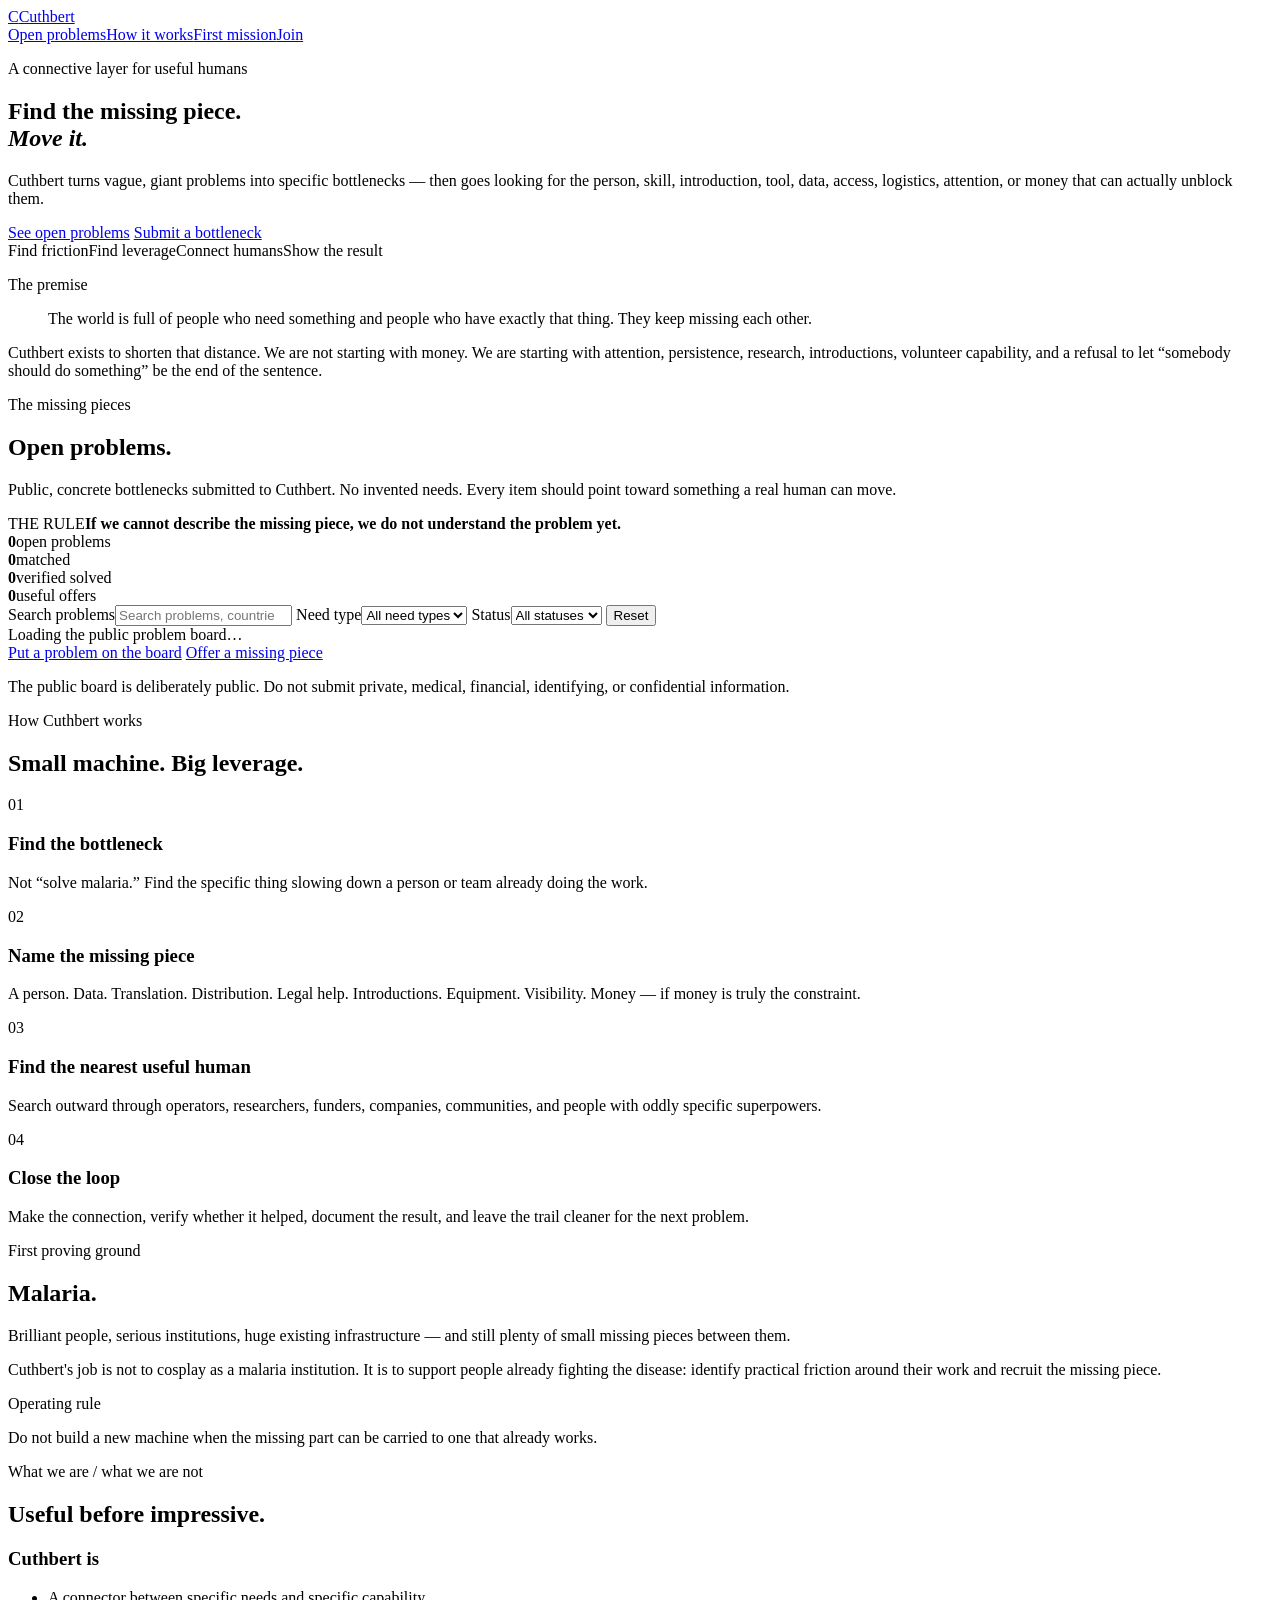
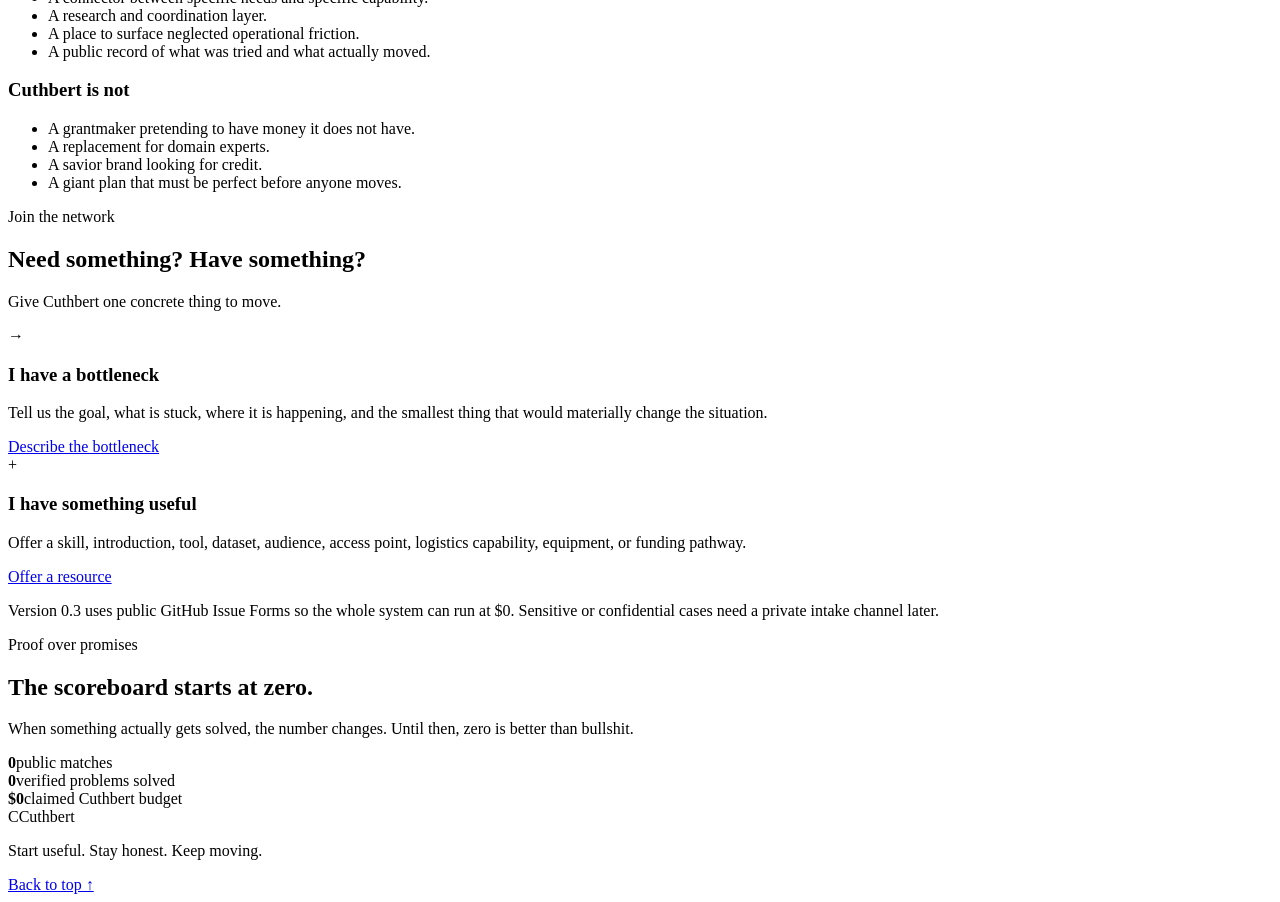
==== index.html @ 3318f3c8 "Build Cuthbert public site" ====
<!doctype html>
<html lang="en">
<head>
  <meta charset="utf-8" />
  <meta name="viewport" content="width=device-width, initial-scale=1" />
  <meta name="description" content="Cuthbert finds concrete bottlenecks and connects them with people, skills, access, and resources that can unblock them. Malaria is the first proving ground." />
  <meta name="theme-color" content="#f6f0e6" />
  <meta property="og:title" content="Cuthbert — Move what matters" />
  <meta property="og:description" content="Open problems. Useful humans. Specific connections. Zero bullshit." />
  <meta property="og:type" content="website" />
  <title>Cuthbert — Open Problems</title>
  <link rel="preconnect" href="https://fonts.googleapis.com">
  <link rel="preconnect" href="https://fonts.gstatic.com" crossorigin>
  <link href="https://fonts.googleapis.com/css2?family=DM+Sans:wght@400;500;600;700&family=Fraunces:opsz,wght@9..144,600;9..144,700&display=swap" rel="stylesheet">
  <link rel="stylesheet" href="styles.css" />
</head>
<body>
  <header class="site-header">
    <a class="brand" href="#top" aria-label="Cuthbert home"><span class="mark">C</span><span>Cuthbert</span></a>
    <nav><a href="#problems">Open problems</a><a href="#how">How it works</a><a href="#malaria">First mission</a><a href="#network">Join</a></nav>
  </header>

  <main id="top">
    <section class="hero shell">
      <p class="eyebrow">A connective layer for useful humans</p>
      <h1>Find the missing piece.<br><em>Move it.</em></h1>
      <p class="hero-copy">Cuthbert turns vague, giant problems into specific bottlenecks — then goes looking for the person, skill, introduction, tool, data, access, logistics, attention, or money that can actually unblock them.</p>
      <div class="hero-actions">
        <a class="button primary" href="#problems">See open problems</a>
        <a class="button secondary" href="https://github.com/DevinKC/devinkc.github.io/issues/new?template=bottleneck.yml" target="_blank" rel="noopener">Submit a bottleneck</a>
      </div>
      <div class="signal-row"><span>Find friction</span><span>Find leverage</span><span>Connect humans</span><span>Show the result</span></div>
    </section>

    <section class="manifesto-wrap"><div class="shell manifesto">
      <p class="kicker">The premise</p>
      <blockquote>The world is full of people who need something and people who have exactly that thing. They keep missing each other.</blockquote>
      <p>Cuthbert exists to shorten that distance. We are not starting with money. We are starting with attention, persistence, research, introductions, volunteer capability, and a refusal to let “somebody should do something” be the end of the sentence.</p>
    </div></section>

    <section id="problems" class="problems-section"><div class="shell section">
      <div class="problem-heading-grid">
        <div class="section-heading narrow"><p class="kicker">The missing pieces</p><h2>Open problems.</h2><p>Public, concrete bottlenecks submitted to Cuthbert. No invented needs. Every item should point toward something a real human can move.</p></div>
        <aside class="board-rule"><span>THE RULE</span><strong>If we cannot describe the missing piece, we do not understand the problem yet.</strong></aside>
      </div>

      <div class="board-stats">
        <div><strong id="stat-open">0</strong><span>open problems</span></div>
        <div><strong id="stat-matched">0</strong><span>matched</span></div>
        <div><strong id="stat-solved">0</strong><span>verified solved</span></div>
        <div><strong id="stat-resources">0</strong><span>useful offers</span></div>
      </div>

      <div class="board-toolbar">
        <label class="search-box"><span class="sr-only">Search problems</span><input id="problem-search" type="search" placeholder="Search problems, countries, skills…" /></label>
        <label><span class="sr-only">Need type</span><select id="type-filter"><option value="all">All need types</option></select></label>
        <label><span class="sr-only">Status</span><select id="status-filter"><option value="all">All statuses</option><option value="open">Open</option><option value="matched">Matched</option><option value="solved">Solved</option></select></label>
        <button class="button reset-button" id="reset-filters" type="button">Reset</button>
      </div>
      <div id="board-message" class="board-message" role="status">Loading the public problem board…</div>
      <div id="problem-grid" class="problem-grid"></div>
      <div class="board-actions">
        <a class="button primary" href="https://github.com/DevinKC/devinkc.github.io/issues/new?template=bottleneck.yml" target="_blank" rel="noopener">Put a problem on the board</a>
        <a class="button secondary" href="https://github.com/DevinKC/devinkc.github.io/issues/new?template=resource.yml" target="_blank" rel="noopener">Offer a missing piece</a>
      </div>
      <p class="privacy-note">The public board is deliberately public. Do not submit private, medical, financial, identifying, or confidential information.</p>
    </div></section>

    <section id="how" class="shell section">
      <div class="section-heading"><p class="kicker">How Cuthbert works</p><h2>Small machine. Big leverage.</h2></div>
      <div class="steps">
        <article><span class="number">01</span><h3>Find the bottleneck</h3><p>Not “solve malaria.” Find the specific thing slowing down a person or team already doing the work.</p></article>
        <article><span class="number">02</span><h3>Name the missing piece</h3><p>A person. Data. Translation. Distribution. Legal help. Introductions. Equipment. Visibility. Money — if money is truly the constraint.</p></article>
        <article><span class="number">03</span><h3>Find the nearest useful human</h3><p>Search outward through operators, researchers, funders, companies, communities, and people with oddly specific superpowers.</p></article>
        <article><span class="number">04</span><h3>Close the loop</h3><p>Make the connection, verify whether it helped, document the result, and leave the trail cleaner for the next problem.</p></article>
      </div>
    </section>

    <section id="malaria" class="mission-section"><div class="shell mission-grid">
      <div><p class="kicker">First proving ground</p><h2>Malaria.</h2><p class="mission-lead">Brilliant people, serious institutions, huge existing infrastructure — and still plenty of small missing pieces between them.</p><p>Cuthbert's job is not to cosplay as a malaria institution. It is to support people already fighting the disease: identify practical friction around their work and recruit the missing piece.</p></div>
      <aside class="mission-card"><p class="card-label">Operating rule</p><p class="big-quote">Do not build a new machine when the missing part can be carried to one that already works.</p></aside>
    </div></section>

    <section class="shell section">
      <div class="section-heading narrow"><p class="kicker">What we are / what we are not</p><h2>Useful before impressive.</h2></div>
      <div class="split-cards">
        <article class="yes-card"><h3>Cuthbert is</h3><ul><li>A connector between specific needs and specific capability.</li><li>A research and coordination layer.</li><li>A place to surface neglected operational friction.</li><li>A public record of what was tried and what actually moved.</li></ul></article>
        <article class="no-card"><h3>Cuthbert is not</h3><ul><li>A grantmaker pretending to have money it does not have.</li><li>A replacement for domain experts.</li><li>A savior brand looking for credit.</li><li>A giant plan that must be perfect before anyone moves.</li></ul></article>
      </div>
    </section>

    <section id="network" class="network-section"><div class="shell">
      <div class="section-heading center"><p class="kicker">Join the network</p><h2>Need something? Have something?</h2><p>Give Cuthbert one concrete thing to move.</p></div>
      <div class="network-grid">
        <article class="action-card"><div class="icon">→</div><h3>I have a bottleneck</h3><p>Tell us the goal, what is stuck, where it is happening, and the smallest thing that would materially change the situation.</p><a class="button primary full" href="https://github.com/DevinKC/devinkc.github.io/issues/new?template=bottleneck.yml" target="_blank" rel="noopener">Describe the bottleneck</a></article>
        <article class="action-card"><div class="icon">+</div><h3>I have something useful</h3><p>Offer a skill, introduction, tool, dataset, audience, access point, logistics capability, equipment, or funding pathway.</p><a class="button secondary full" href="https://github.com/DevinKC/devinkc.github.io/issues/new?template=resource.yml" target="_blank" rel="noopener">Offer a resource</a></article>
      </div>
      <p class="privacy-note">Version 0.3 uses public GitHub Issue Forms so the whole system can run at $0. Sensitive or confidential cases need a private intake channel later.</p>
    </div></section>

    <section class="shell section results-section">
      <div class="section-heading narrow"><p class="kicker">Proof over promises</p><h2>The scoreboard starts at zero.</h2><p>When something actually gets solved, the number changes. Until then, zero is better than bullshit.</p></div>
      <div class="scoreboard"><div><strong id="score-connections">0</strong><span>public matches</span></div><div><strong id="score-solved">0</strong><span>verified problems solved</span></div><div><strong>$0</strong><span>claimed Cuthbert budget</span></div></div>
    </section>
  </main>

  <footer class="site-footer"><div class="shell footer-inner"><div><div class="brand footer-brand"><span class="mark">C</span><span>Cuthbert</span></div><p>Start useful. Stay honest. Keep moving.</p></div><a href="#top">Back to top ↑</a></div></footer>
  <script src="script.js"></script>
</body>
</html>
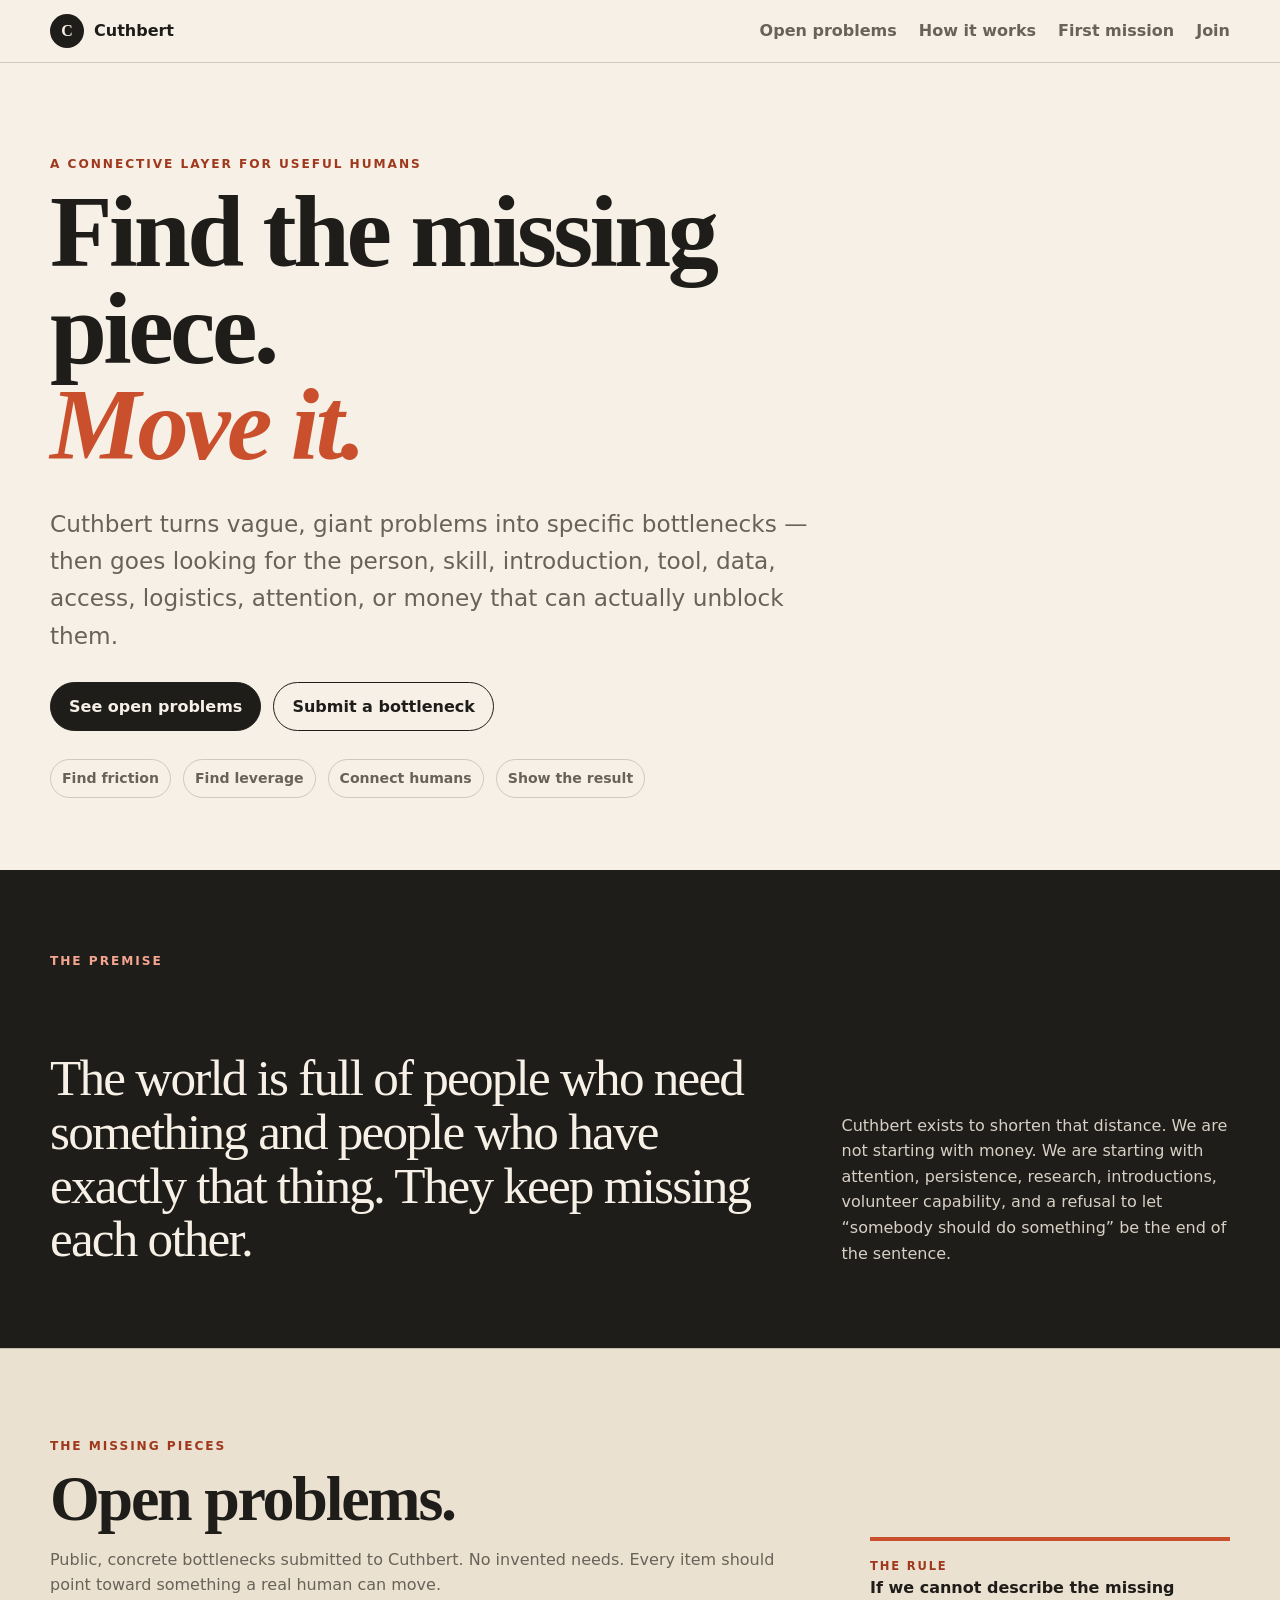
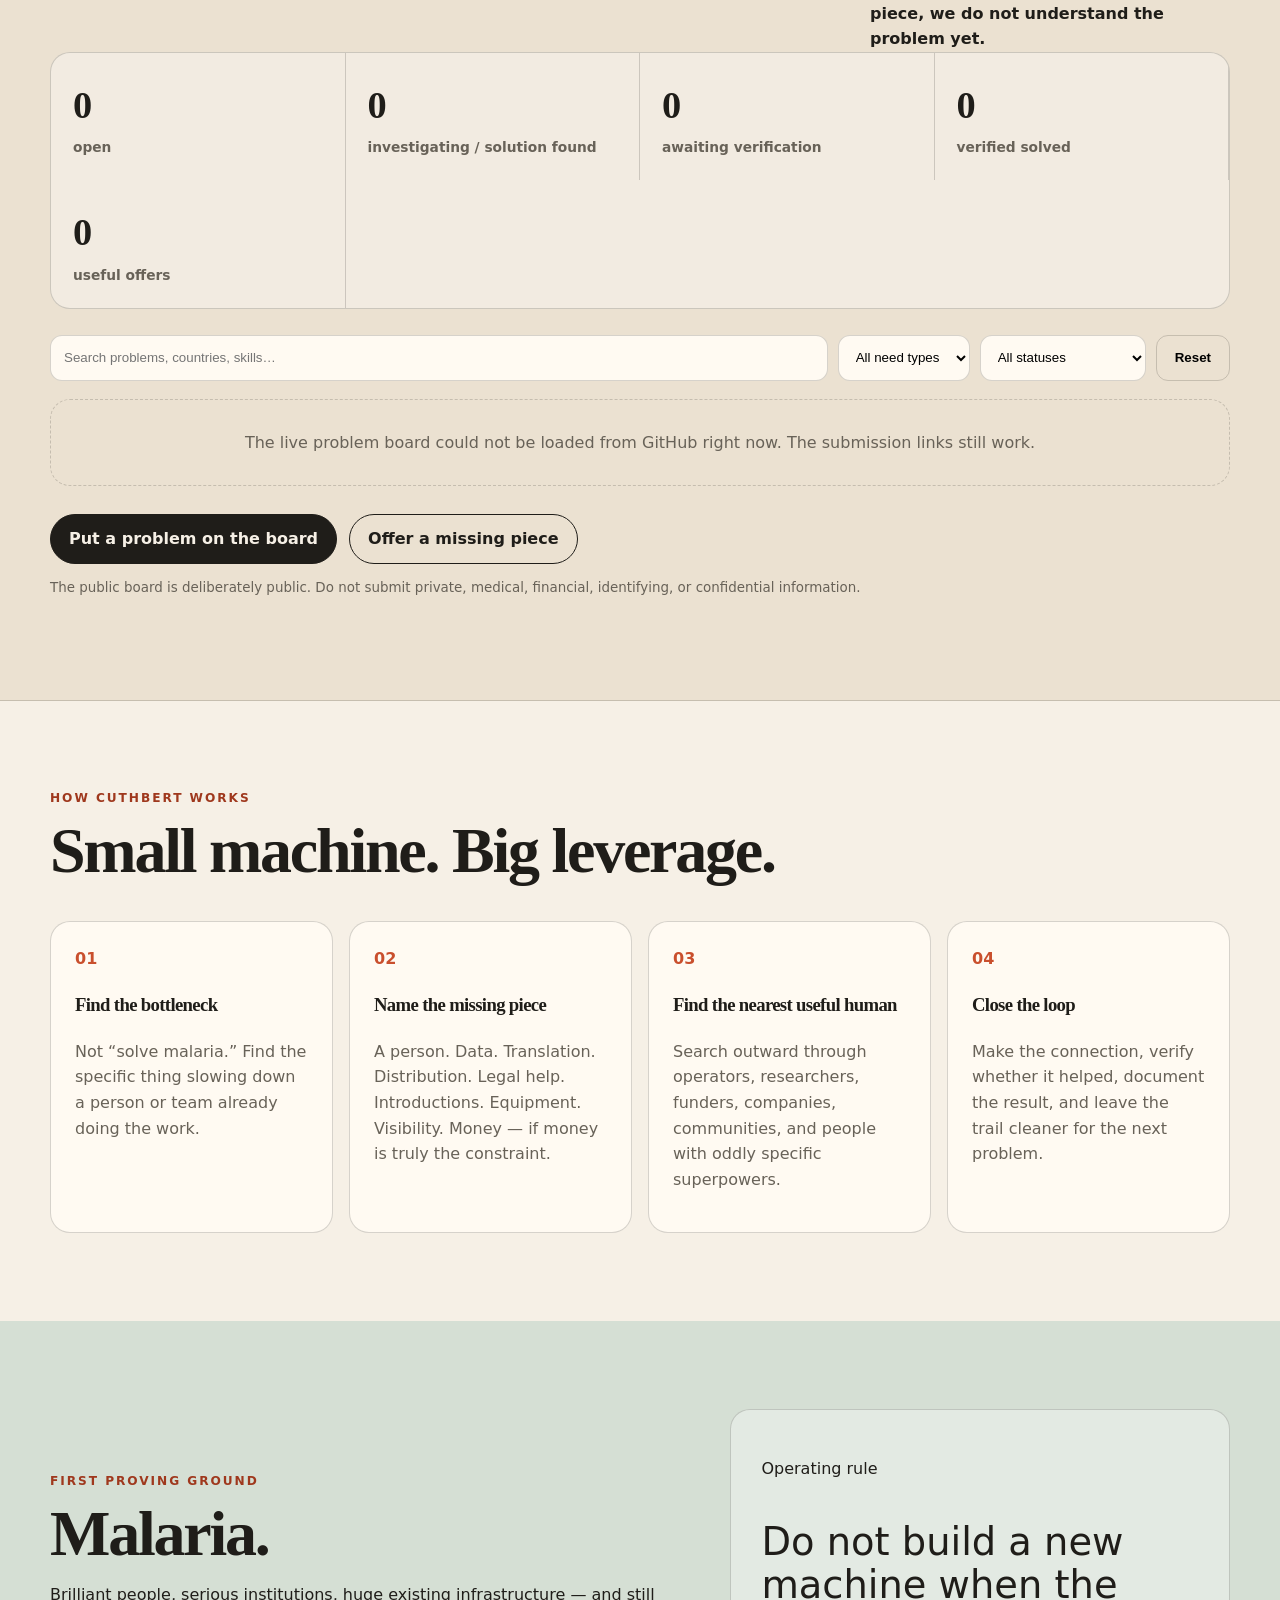
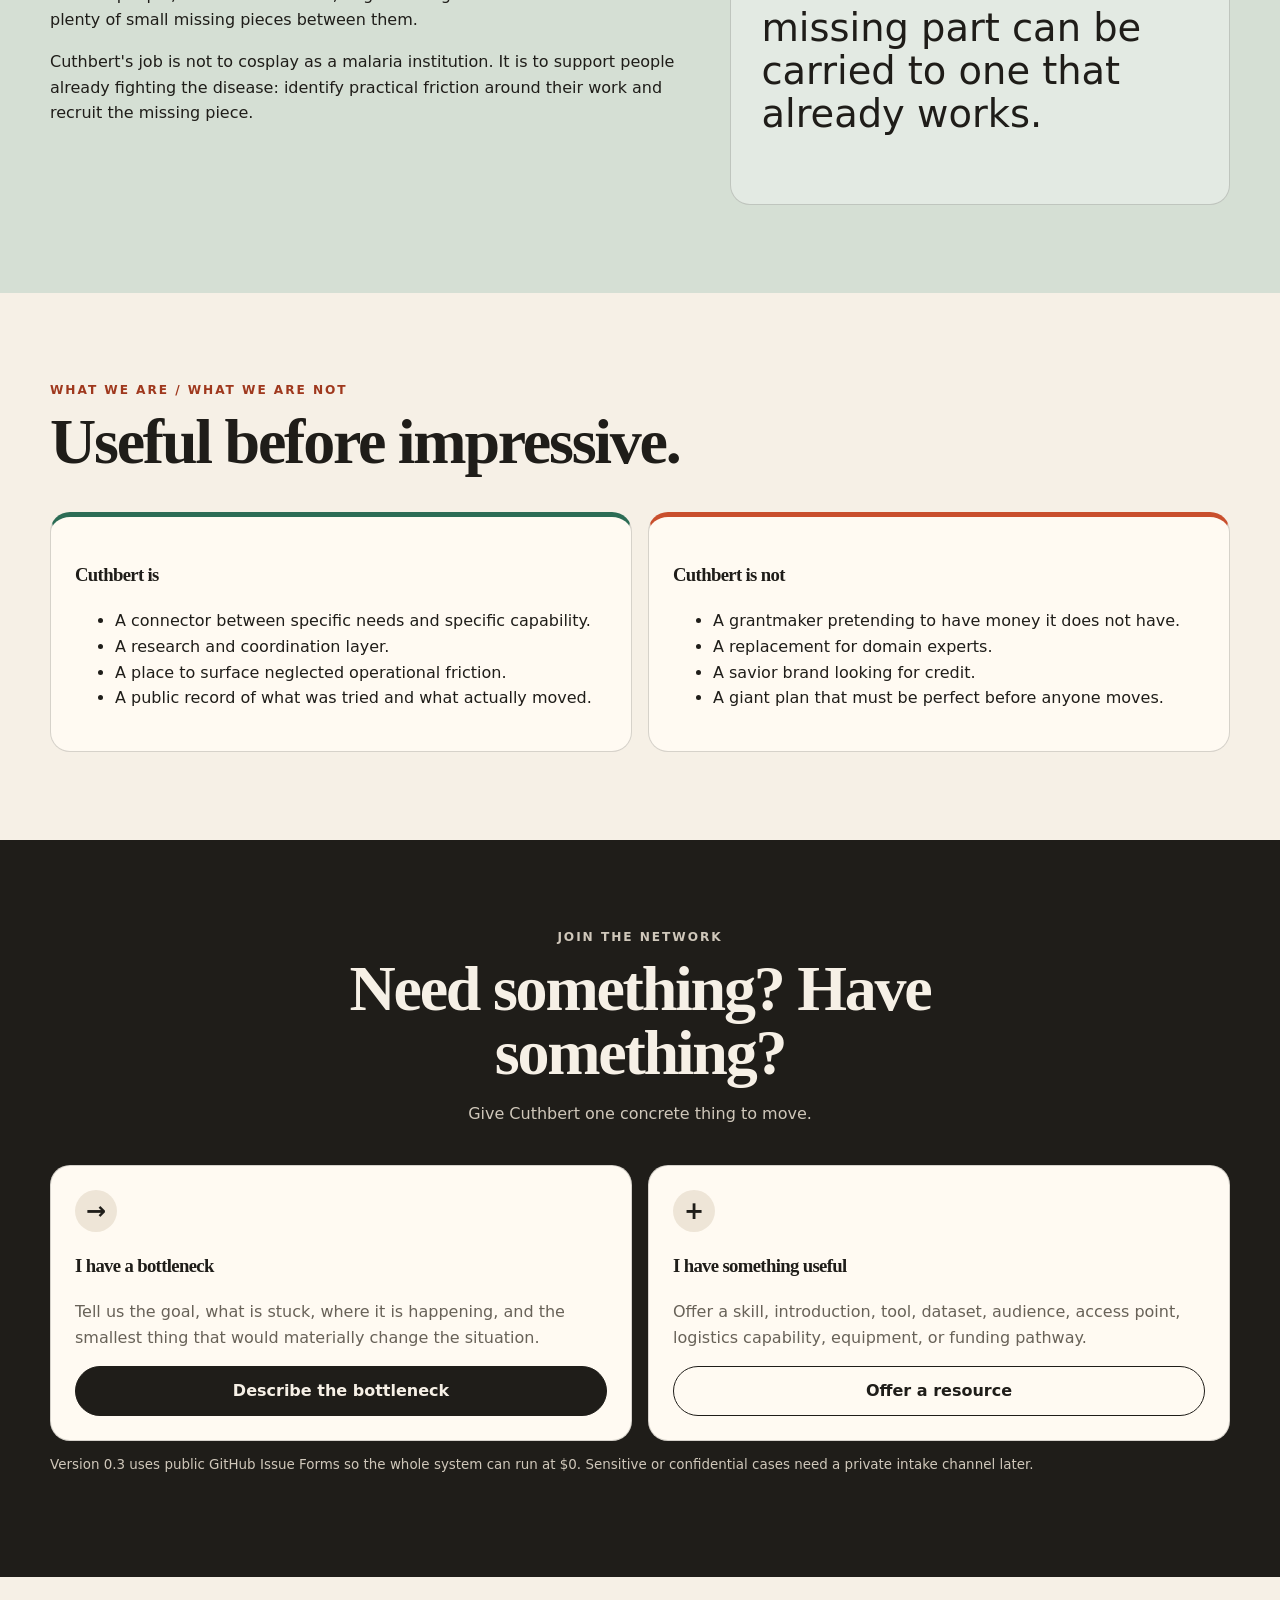
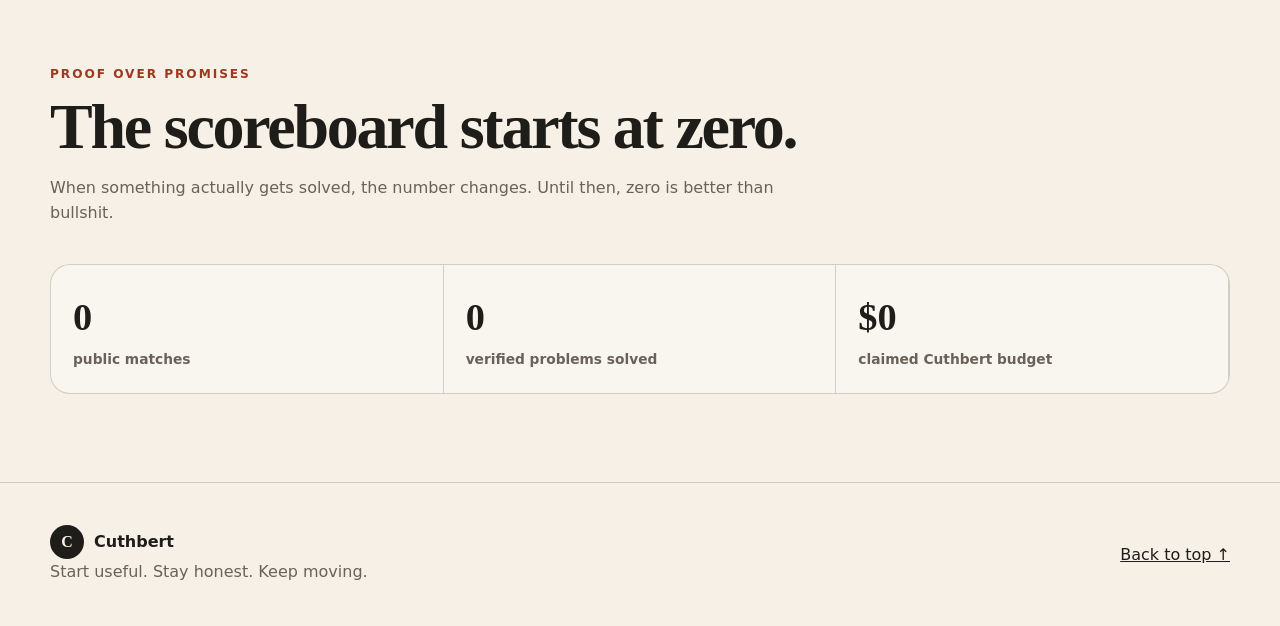
==== commit e6b534c8: "Show full Cuthbert problem lifecycle" ====
--- a/index.html
+++ b/index.html
@@ -45,8 +45,9 @@
       </div>
 
       <div class="board-stats">
-        <div><strong id="stat-open">0</strong><span>open problems</span></div>
-        <div><strong id="stat-matched">0</strong><span>matched</span></div>
+        <div><strong id="stat-open">0</strong><span>open</span></div>
+        <div><strong id="stat-investigating">0</strong><span>investigating / solution found</span></div>
+        <div><strong id="stat-awaiting">0</strong><span>awaiting verification</span></div>
         <div><strong id="stat-solved">0</strong><span>verified solved</span></div>
         <div><strong id="stat-resources">0</strong><span>useful offers</span></div>
       </div>
@@ -54,7 +55,7 @@
       <div class="board-toolbar">
         <label class="search-box"><span class="sr-only">Search problems</span><input id="problem-search" type="search" placeholder="Search problems, countries, skills…" /></label>
         <label><span class="sr-only">Need type</span><select id="type-filter"><option value="all">All need types</option></select></label>
-        <label><span class="sr-only">Status</span><select id="status-filter"><option value="all">All statuses</option><option value="open">Open</option><option value="matched">Matched</option><option value="solved">Solved</option></select></label>
+        <label><span class="sr-only">Status</span><select id="status-filter"><option value="all">All statuses</option><option value="open">Open</option><option value="investigating">Investigating</option><option value="solution-found">Solution found</option><option value="awaiting-verification">Awaiting verification</option><option value="matched">Matched</option><option value="solved">Solved</option></select></label>
         <button class="button reset-button" id="reset-filters" type="button">Reset</button>
       </div>
       <div id="board-message" class="board-message" role="status">Loading the public problem board…</div>
--- a/styles.css
+++ b/styles.css
@@ -0,0 +1 @@
+:root{--ink:#1f1d19;--muted:#686258;--paper:#f6f0e6;--paper2:#eee5d7;--card:#fffaf2;--accent:#c94f2d;--green:#2c6c55;--border:rgba(31,29,25,.18);--shell:1180px}*{box-sizing:border-box}html{scroll-behavior:smooth}body{margin:0;color:var(--ink);background:var(--paper);font-family:"DM Sans",system-ui,sans-serif;line-height:1.6}a{color:inherit}.shell{width:min(calc(100% - 40px),var(--shell));margin:auto}.sr-only{position:absolute;width:1px;height:1px;overflow:hidden;clip:rect(0,0,0,0)}.site-header{position:sticky;top:0;z-index:10;display:flex;justify-content:space-between;align-items:center;gap:24px;padding:14px max(20px,calc((100vw - var(--shell))/2));background:rgba(246,240,230,.92);border-bottom:1px solid var(--border);backdrop-filter:blur(14px)}.brand{display:flex;align-items:center;gap:10px;font-weight:800;text-decoration:none}.mark{display:grid;place-items:center;width:34px;height:34px;border-radius:50%;background:var(--ink);color:var(--paper);font-family:"Fraunces",serif}.site-header nav{display:flex;gap:22px}.site-header nav a{text-decoration:none;color:var(--muted);font-weight:700}.hero{padding:92px 0 72px}.eyebrow,.kicker{text-transform:uppercase;letter-spacing:.16em;font-size:.76rem;font-weight:800;color:#9f381d;margin:0 0 10px}h1,h2,h3,blockquote{font-family:"Fraunces",Georgia,serif;letter-spacing:-.035em}h1{max-width:900px;margin:0;font-size:clamp(3.6rem,8vw,7.4rem);line-height:.94}h1 em{color:var(--accent)}.hero-copy{max-width:780px;margin:32px 0 0;font-size:clamp(1.15rem,2vw,1.45rem);color:var(--muted)}.hero-actions,.board-actions,.signal-row{display:flex;flex-wrap:wrap;gap:12px;margin-top:28px}.button{display:inline-flex;align-items:center;justify-content:center;min-height:46px;padding:11px 18px;border:1px solid var(--ink);border-radius:999px;text-decoration:none;font-weight:800;background:transparent;cursor:pointer}.button.primary{background:var(--ink);color:var(--paper)}.signal-row span{padding:7px 11px;border:1px solid var(--border);border-radius:999px;color:var(--muted);font-size:.88rem;font-weight:700}.manifesto-wrap,.network-section{background:var(--ink);color:var(--paper)}.manifesto{padding:82px 0;display:grid;grid-template-columns:1.3fr .7fr;gap:70px;align-items:end}.manifesto .kicker{color:#f3a58f;grid-column:1/-1}.manifesto blockquote{margin:0;font-size:clamp(2rem,4vw,4.2rem);line-height:1.05}.manifesto>p:last-child{margin:0;color:#d7d0c4}.section{padding:88px 0}.section-heading{margin-bottom:38px}.section-heading.narrow{max-width:760px}.section-heading.center{max-width:760px;margin:0 auto 38px;text-align:center}.section-heading h2,.mission-grid h2{margin:0;font-size:clamp(2.5rem,5vw,4.7rem);line-height:1}.section-heading p:not(.kicker){color:var(--muted)}.problems-section{background:#ebe1d1;border-block:1px solid var(--border)}.problem-heading-grid,.mission-grid{display:grid;grid-template-columns:1fr 360px;gap:56px;align-items:end}.board-rule{border-top:4px solid var(--accent);padding-top:16px}.board-rule span{display:block;color:#9f381d;font-size:.72rem;letter-spacing:.16em;font-weight:900}.board-stats,.scoreboard{display:grid;grid-template-columns:repeat(4,1fr);border:1px solid var(--border);border-radius:20px;overflow:hidden;background:rgba(255,255,255,.35)}.board-stats>div,.scoreboard>div{padding:22px;border-right:1px solid var(--border)}.board-stats strong,.scoreboard strong{display:block;font-family:"Fraunces",serif;font-size:2.4rem}.board-stats span,.scoreboard span{display:block;color:var(--muted);font-size:.86rem;font-weight:700}.board-toolbar{display:grid;grid-template-columns:minmax(260px,1fr) auto auto auto;gap:10px;margin:26px 0 18px}.board-toolbar input,.board-toolbar select{width:100%;min-height:46px;border:1px solid var(--border);border-radius:12px;background:var(--card);padding:10px 13px}.reset-button{border-color:var(--border);border-radius:12px}.board-message{padding:30px;text-align:center;color:var(--muted);border:1px dashed var(--border);border-radius:20px}.board-message[hidden]{display:none}.problem-grid{display:grid;grid-template-columns:repeat(2,1fr);gap:16px}.problem-card{display:flex;flex-direction:column;min-height:300px;padding:24px;border:1px solid var(--border);border-radius:20px;background:var(--card)}.problem-card-top{display:flex;justify-content:space-between;gap:12px}.status-pill{padding:5px 9px;border-radius:999px;font-size:.72rem;font-weight:900;border:1px solid currentColor}.status-pill.open{color:#9f381d}.status-pill.matched{color:#805d00}.status-pill.solved{color:var(--green)}.issue-number,.problem-summary{color:var(--muted)}.problem-card h3{margin:18px 0 10px;font-size:1.55rem;line-height:1.12}.problem-meta{display:grid;gap:7px;margin-top:auto}.problem-meta div{display:grid;grid-template-columns:110px 1fr;gap:10px;padding-top:7px;border-top:1px solid var(--border);font-size:.88rem}.problem-meta dt{color:var(--muted);font-weight:700}.problem-meta dd{margin:0;font-weight:700}.problem-link{margin-top:18px;font-weight:900;color:#9f381d}.privacy-note{color:var(--muted);font-size:.84rem}.steps,.split-cards,.network-grid{display:grid;grid-template-columns:repeat(4,1fr);gap:16px}.steps article,.split-cards article,.action-card{padding:24px;border:1px solid var(--border);border-radius:20px;background:var(--card)}.steps p,.action-card p{color:var(--muted)}.number{color:var(--accent);font-weight:900}.mission-section{background:#d5dfd4}.mission-grid{grid-template-columns:1fr .8fr;padding:88px 0;align-items:center}.mission-card{padding:30px;border:1px solid var(--border);border-radius:20px;background:rgba(255,255,255,.35)}.big-quote{font-size:clamp(1.7rem,3vw,2.7rem);line-height:1.12}.split-cards,.network-grid{grid-template-columns:1fr 1fr}.yes-card{border-top:5px solid var(--green)!important}.no-card{border-top:5px solid var(--accent)!important}.network-section{padding:88px 0}.network-section .kicker{color:#f3a58f}.network-section .section-heading p,.network-section .privacy-note{color:#cfc7ba}.action-card{color:var(--ink)}.action-card .icon{width:42px;height:42px;display:grid;place-items:center;border-radius:50%;background:var(--paper2);font-size:1.5rem;font-weight:900}.button.full{width:100%}.results-section .scoreboard{grid-template-columns:repeat(3,1fr)}.site-footer{border-top:1px solid var(--border)}.footer-inner{display:flex;justify-content:space-between;align-items:center;padding:42px 0}.footer-inner p{margin:0;color:var(--muted)}@media(max-width:900px){.site-header nav{display:none}.manifesto,.problem-heading-grid,.mission-grid{grid-template-columns:1fr}.board-toolbar{grid-template-columns:1fr 1fr}.problem-grid,.split-cards,.network-grid{grid-template-columns:1fr}.steps{grid-template-columns:repeat(2,1fr)}}@media(max-width:620px){.shell{width:min(calc(100% - 24px),var(--shell))}.hero,.section{padding:64px 0}.board-toolbar,.steps,.scoreboard,.results-section .scoreboard{grid-template-columns:1fr}.board-stats{grid-template-columns:1fr 1fr}.footer-inner{align-items:flex-start;flex-direction:column;gap:20px}}
